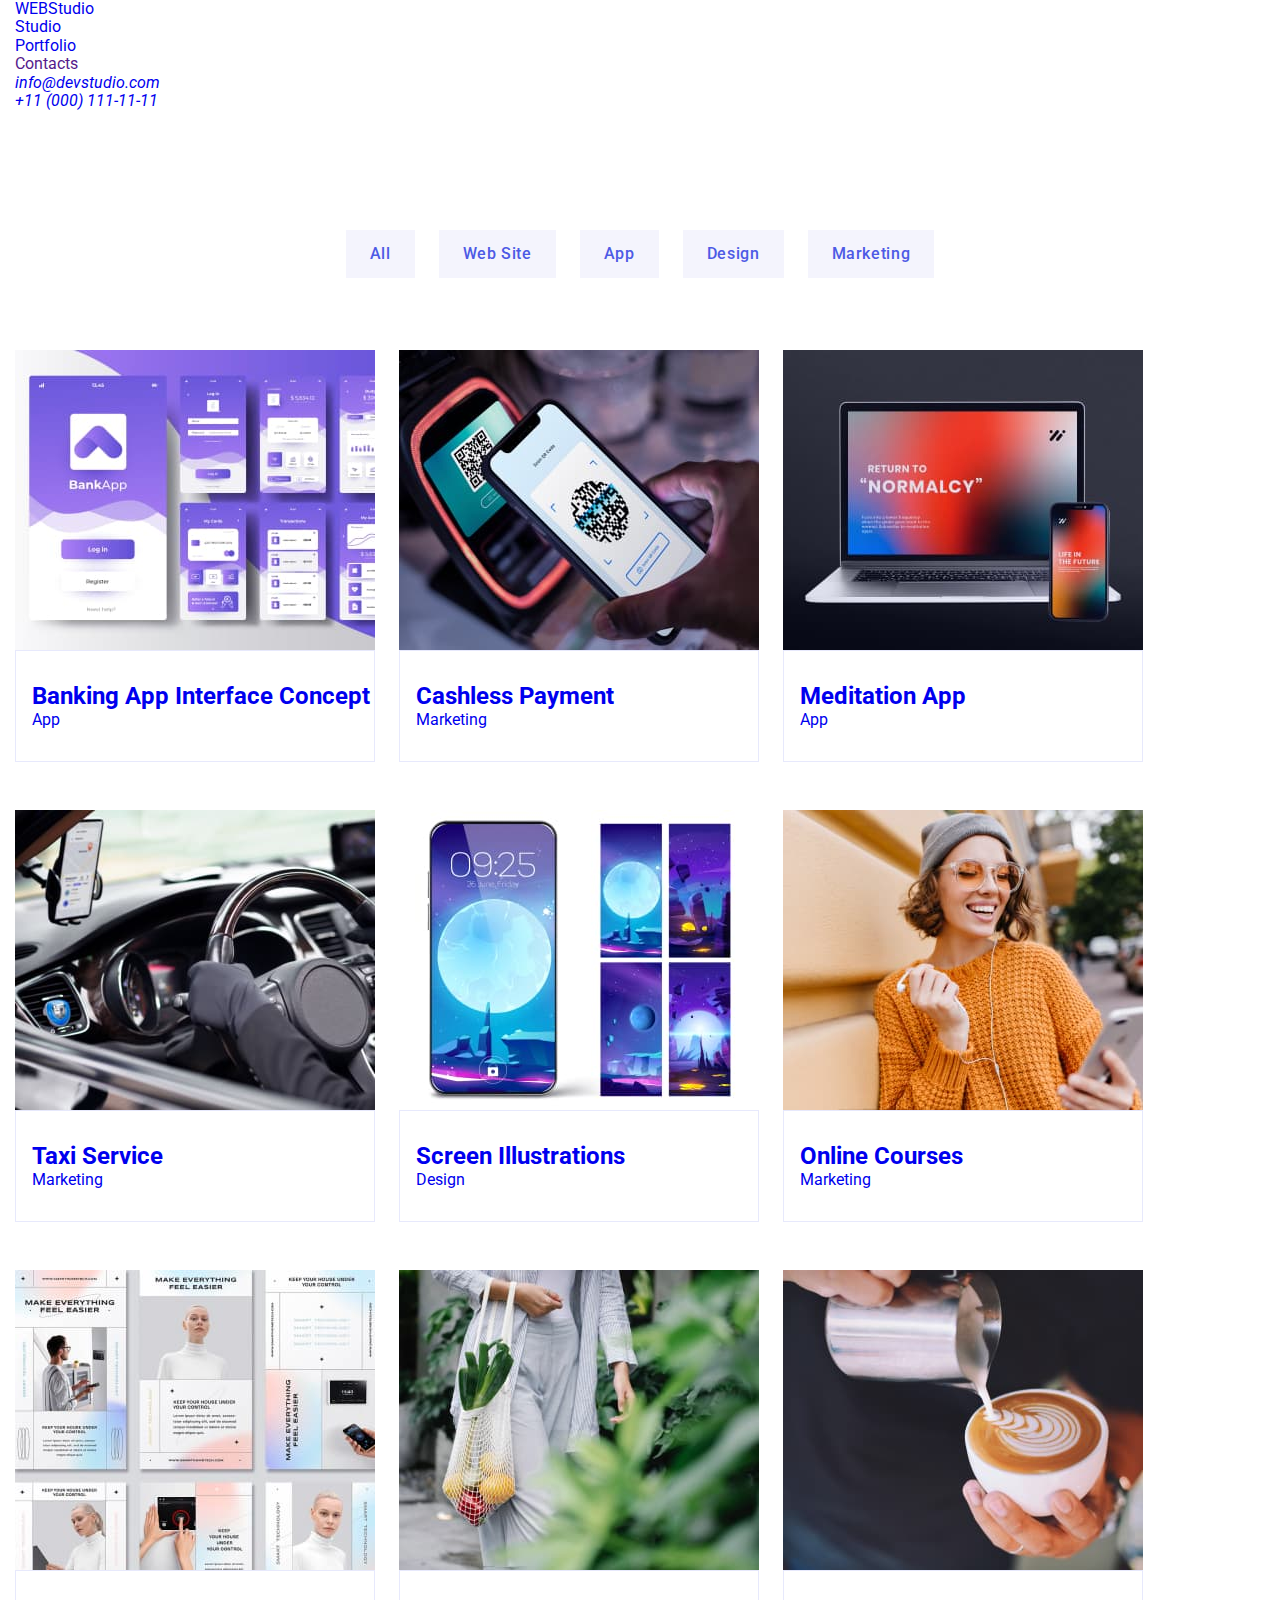
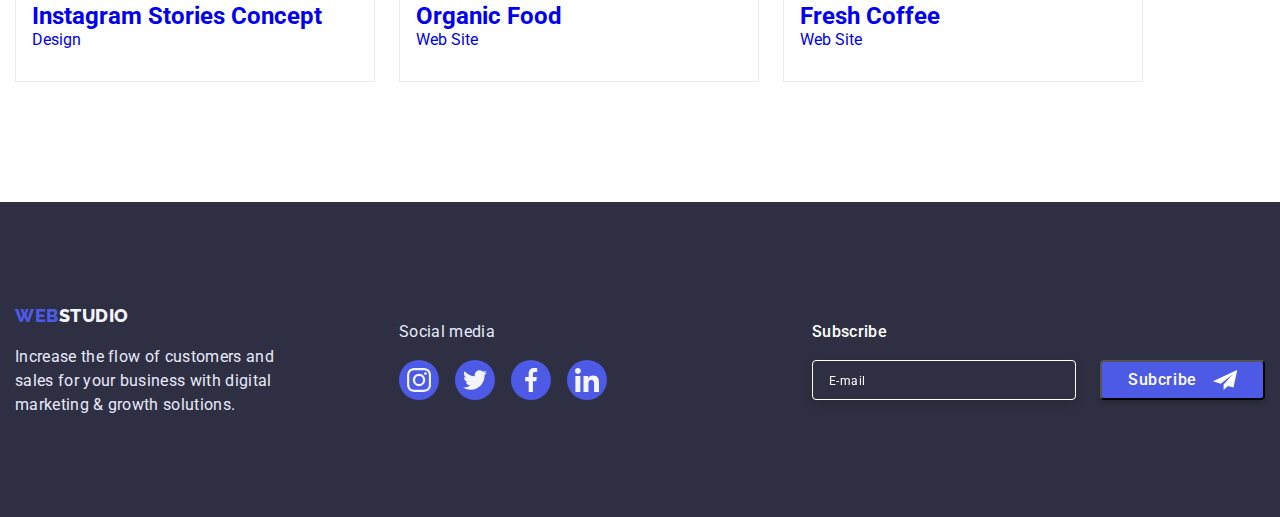
==== portfolio.html @ 059f4a0a "12" ====
<!DOCTYPE html>
<html lang="en">
  <head>
    <meta charset="UTF-8" />
    <meta http-equiv="X-UA-Compatible" content="IE=edge" />
    <meta name="viewport" content="width=device-width, initial-scale=1.0" />
    <title>Portfolio</title>
    <link rel="preconnect" href="https://fonts.googleapis.com" />
    <link rel="preconnect" href="https://fonts.gstatic.com" crossorigin />
    <link
      href="https://fonts.googleapis.com/css2?family=Raleway:wght@800&family=Roboto:wght@400;500;700&display=swap"
      rel="stylesheet"
    />
    <link
      rel="stylesheet"
      href="https://cdn.jsdelivr.net/npm/modern-normalize@1.1.0/modern-normalize.min.css"
    />
    <link rel="stylesheet" href="./css/styles.css" />
  </head>
  <body>
    <header class="page-header">
      <div class="container page-header-container">
        <nav class="page-nav">
          <a class="logo-link-header link" href="WEBSTUDIO"
            >WEB<span class="page-studio">Studio</span></a
          >
          <ul class="site-nav list">
            <li class="site-nav-item">
              <a class="site-nav-link link" href="./index.html">Studio</a>
            </li>
            <li class="site-nav-item">
              <a class="site-nav-portfolio link" href="./portfolio.html"
                >Portfolio</a
              >
            </li>
            <li class="site-nav-item">
              <a class="site-nav-link link" href="">Contacts</a>
            </li>
          </ul>
        </nav>
        <address class="menu-contacts">
          <ul class="menu-list list">
            <li class="menu-item">
              <a class="contacts link" href="info@devstudio.com"
                >info@devstudio.com</a
              >
            </li>
            <li class="menu-item-phone">
              <a class="contacts link" href="+110001111111"
                >+11 (000) 111-11-11</a
              >
            </li>
          </ul>
        </address>
      </div>
    </header>
    <main>
      <section class="portfolio section">
        <div class="container">
          <h1 hidden class="section-title">Portfolio</h1>
          <ul class="filters-btn list">
            <li>
              <button class="filter-btn-item" type="button">All</button>
            </li>
            <li>
              <button class="filter-btn-item" type="button">Web Site</button>
            </li>
            <li>
              <button class="filter-btn-item" type="button">App</button>
            </li>
            <li>
              <button class="filter-btn-item" type="button">Design</button>
            </li>
            <li>
              <button class="filter-btn-item" type="button">Marketing</button>
            </li>
          </ul>

          <ul class="cards-menu-link list">
            <li class="card-item list">
              <a class="card-link link" href="#">
                <div class="card-link-img">
                  <img
                    src="./images/img-row-up-1.jpg"
                    alt="Banking App Interface Concept"
                    width="360"
                    height="300"
                  />
                  <p class="overlay">
                    14 Stylish and User-Friendly App Design Concepts · Task
                    Manager App · Calorie Tracker App · Exotic Fruit Ecommerce
                    App · Cloud Storage App
                  </p>
                </div>
                <div class="card-list-title-text">
                  <h2 class="list-title">Banking App Interface Concept</h2>
                  <p class="list-text">App</p>
                </div>
              </a>
            </li>
            <li class="card-item list">
              <a class="card-link link" href="#">
                <div class="card-link-img">
                  <img
                    src="./images/img-row-up-2.jpg"
                    alt="Cashless Payment"
                    width="360"
                    height="300"
                  />
                  <p class="overlay">
                    14 Stylish and User-Friendly App Design Concepts · Task
                    Manager App · Calorie Tracker App · Exotic Fruit Ecommerce
                    App · Cloud Storage App
                  </p>
                </div>
                <div class="card-list-title-text">
                  <h2 class="list-title">Cashless Payment</h2>
                  <p class="list-text">Marketing</p>
                </div>
              </a>
            </li>
            <li class="card-item list">
              <a class="card-link link" href="#">
                <div class="card-link-img">
                  <img
                    src="./images/img-row-up-3.jpg"
                    alt="Meditaion App"
                    width="360"
                    height="300"
                  />
                  <p class="overlay">
                    14 Stylish and User-Friendly App Design Concepts · Task
                    Manager App · Calorie Tracker App · Exotic Fruit Ecommerce
                    App · Cloud Storage App
                  </p>
                </div>
                <div class="card-list-title-text">
                  <h2 class="list-title">Meditation App</h2>
                  <p class="list-text">App</p>
                </div>
              </a>
            </li>
            <li class="card-item list">
              <a class="card-link link" href="#">
                <div class="card-link-img">
                  <img
                    src="./images/img-row-medium-1.jpg"
                    alt="Taxi Service"
                    width="360"
                    height="300"
                  />
                  <p class="overlay">
                    14 Stylish and User-Friendly App Design Concepts · Task
                    Manager App · Calorie Tracker App · Exotic Fruit Ecommerce
                    App · Cloud Storage App
                  </p>
                </div>
                <div class="card-list-title-text">
                  <h2 class="list-title">Taxi Service</h2>
                  <p class="list-text">Marketing</p>
                </div>
              </a>
            </li>
            <li class="card-item list">
              <a class="card-link link" href="#">
                <div class="card-link-img">
                  <img
                    src="./images/img-row-medium-2.jpg"
                    alt="Screen Illustrations"
                    width="360"
                    height="300"
                  />
                  <p class="overlay">
                    14 Stylish and User-Friendly App Design Concepts · Task
                    Manager App · Calorie Tracker App · Exotic Fruit Ecommerce
                    App · Cloud Storage App
                  </p>
                </div>
                <div class="card-list-title-text">
                  <h2 class="list-title">Screen Illustrations</h2>
                  <p class="list-text">Design</p>
                </div>
              </a>
            </li>
            <li class="card-item list">
              <a class="card-link link" href="#">
                <div class="card-link-img">
                  <img
                    src="./images/img-row-medium-3.jpg"
                    alt="Online Courses"
                    width="360"
                    height="300"
                  />
                  <p class="overlay">
                    14 Stylish and User-Friendly App Design Concepts · Task
                    Manager App · Calorie Tracker App · Exotic Fruit Ecommerce
                    App · Cloud Storage App
                  </p>
                </div>
                <div class="card-list-title-text">
                  <h2 class="list-title">Online Courses</h2>
                  <p class="list-text">Marketing</p>
                </div>
              </a>
            </li>
            <li class="card-item list">
              <a class="card-link link" href="#">
                <div class="card-link-img">
                  <img
                    src="./images/img-row-down-1.jpg"
                    alt="Instagram Stories Concept"
                    width="360"
                    height="300"
                  />
                  <p class="overlay">
                    14 Stylish and User-Friendly App Design Concepts · Task
                    Manager App · Calorie Tracker App · Exotic Fruit Ecommerce
                    App · Cloud Storage App
                  </p>
                </div>
                <div class="card-list-title-text">
                  <h2 class="list-title">Instagram Stories Concept</h2>
                  <p class="list-text">Design</p>
                </div>
              </a>
            </li>
            <li class="card-item list">
              <a class="card-link link" href="#">
                <div class="card-link-img">
                  <img
                    src="./images/img-row-down-2.jpg"
                    alt="Organic Food"
                    width="360"
                    height="300"
                  />
                  <p class="overlay">
                    14 Stylish and User-Friendly App Design Concepts · Task
                    Manager App · Calorie Tracker App · Exotic Fruit Ecommerce
                    App · Cloud Storage App
                  </p>
                </div>
                <div class="card-list-title-text">
                  <h2 class="list-title">Organic Food</h2>
                  <p class="list-text">Web Site</p>
                </div>
              </a>
            </li>
            <li class="card-item list">
              <a class="card-link link" href="#">
                <div class="card-link-img">
                  <img
                    src="./images/img-row-down-3.jpg"
                    alt="Fresh Coffee"
                    width="360"
                    height="300"
                  />
                  <p class="overlay">
                    14 Stylish and User-Friendly App Design Concepts · Task
                    Manager App · Calorie Tracker App · Exotic Fruit Ecommerce
                    App · Cloud Storage App
                  </p>
                </div>
                <div class="card-list-title-text">
                  <h2 class="list-title">Fresh Coffee</h2>
                  <p class="list-text">Web Site</p>
                </div>
              </a>
            </li>
          </ul>
        </div>
      </section>
    </main>
    <footer class="page-down">
      <div class="footer-container container">
        <div class="page-down-list">
          <a class="logo-link-down link" href="WEBSTUDIO"
            >WEB<span class="studio">Studio</span></a
          >
          <p class="down-list-text">
            Increase the flow of customers and sales for your business with
            digital marketing & growth solutions.
          </p>
        </div>
        <div class="social-media">
          <p class="social-media-text">Social media</p>
          <ul class="social-media-list list">
            <li class="social-media-list-item">
              <a href="" class="social-media-list-link">
                <svg class="social-media-list-icon" width="24" height="24">
                  <use href="./images/sprite.svg#instagram"></use>
                </svg>
              </a>
            </li>
            <li class="social-media-list-item">
              <a href="" class="social-media-list-link">
                <svg class="social-media-list-icon" width="24" height="24">
                  <use href="./images/sprite.svg#twitter"></use>
                </svg>
              </a>
            </li>
            <li class="social-media-list-item">
              <a href="" class="social-media-list-link">
                <svg class="social-media-list-icon" width="24" height="24">
                  <use href="./images/sprite.svg#facebook"></use>
                </svg>
              </a>
            </li>
            <li class="social-media-list-item">
              <a href="" class="social-media-list-link">
                <svg class="social-media-list-icon" width="24" height="24">
                  <use href="./images/sprite.svg#linkedin"></use>
                </svg>
              </a>
            </li>
          </ul>
        </div>
        <div class="footer-form-wrapper">
          <form name="footer-form">
            <p class="footer-form-title">Subscribe</p>
            <div class="footer-form-wrap">
              <input
                type="e-mail"
                name="e-mail"
                class="footer-form-input"
                id="e-mail"
                placeholder="E-mail"
              />
              <button type="submit" class="footer-form-submit">
                Subcribe
                <svg class="footer-form-submit-icon" width="24" height="24">
                  <use href="./images/sprite-telegram.svg#telegram"></use>
                </svg>
              </button>
            </div>
          </form>
        </div>
      </div>
    </footer>
  </body>
</html>
---- css/styles.css ----
:root {
  --primary-font: "Roboto", sans-serif;
  --secondary-font: "Raleway", sans-serif;
  --accent-color: #404bbf;
  --text-color: #2e2f42;
  --background-color: #2e2f42;
  --transition-duration-and-func: 250ms cubic-bezier(0.4, 0, 0.2, 1);
}

h1,
h2,
h3,
h4,
p {
  margin: 0;
  padding: 0;
}

ul,
ol {
  margin: 0;
  padding: 0;
}

img {
  display: block;
  max-width: 100%;
  height: auto;
}

div {
  display: block;
}

.modal-btn {
  cursor: pointer;
}

.list {
  list-style: none;
}

.link {
  text-decoration: none;
}

body {
  font-family: var(--primary-font);
  color: #434455;
}

.container {
  width: 100%;
  padding-left: 15px;
  padding-right: 15px;
  margin: 0 auto;
}

/* .page-header {
  border-bottom: 1px solid #e7e9fc;
}

.container {
  width: 1158px;
  margin-left: auto;
  margin-right: auto;
  padding-right: 15px;
  padding-left: 15px;
}



.page-header-container {
  align-items: center;
  justify-content: space-between;
  display: flex;
}

.page-nav {
  display: flex;
  align-items: center;
}

.site-nav {
  display: flex;
  align-items: center;
}

.site-nav-link {
  transition: color var(--transition-duration-and-func);
}

.site-nav-studio {
  display: block;
  position: relative;
  transition: background-color var(--transition-duration-and-func);
}

.site-nav-studio::after {
  position: absolute;
  display: block;
  content: "";
  width: 48px;
  height: 4px;
  background-color: #404bbf;
  margin-top: 24px;
}

.site-nav-portfolio {
  display: block;
  position: relative;
  color: currentColor;
  transition: background-color var(--transition-duration-and-func);
}

.site-nav-portfolio::after {
  position: absolute;
  display: block;
  content: "";
  width: 66px;
  height: 4px;
  background-color: #404bbf;
  margin-top: 24px;
}

.site-nav-contacts {
  display: block;
  position: relative;
  color: currentColor;
  transition: background-color var(--transition-duration-and-func);
}

.site-nav-contacts::after {
  position: absolute;
  display: block;
  content: "";
  width: 67px;
  height: 4px;
  background-color: #404bbf;
  margin-top: 24px;
}

.contacts {
  transition: color var(--transition-duration-and-func);
}

.site-nav-item:not(:last-child) {
  margin-right: 40px;
}

.menu-list {
  display: flex;
  align-items: center;
}

.logo-link-header {
  font-family: var(--secondary-font);
  font-weight: 800;
  font-size: 18px;
  line-height: 1.17;
  letter-spacing: 0.03em;
  align-items: center;
  text-transform: uppercase;
  margin-right: 76px;
  padding-top: 24px;
  padding-bottom: 24px;
  padding-left: 0px;
  color: #4d5ae5;
}

.web {
  font-family: var(--secondary-font);
  font-weight: 800;
  font-size: 18px;
  line-height: 1.5;
  letter-spacing: 0.03em;
  color: #4d5ae5;
}

.page-studio {
  font-family: var(--secondary-font);
  font-weight: 800;
  font-size: 18px;
  line-height: 1.5;
  letter-spacing: 0.03em;
  color: var(--text-color);
}

.site-nav .link {
  font-weight: 500;
  font-size: 16px;
  line-height: 1.5;
  letter-spacing: 0.02em;
  color: var(--text-color);
}

.site-nav .link:hover,
.site-nav .link:focus {
  color: var(--accent-color);
}

.menu-list .link {
  font-weight: 400;
  font-size: 16px;
  line-height: 1.5;
  letter-spacing: 0.02em;
  color: #434455;
}

.menu-list .link:hover,
.menu-list .link:focus {
  color: var(--accent-color);
}

.list-title {
  font-weight: 500;
  font-size: 20px;
  line-height: 1.2;
  letter-spacing: 0.02em;
  margin-bottom: 8px;
  color: var(--text-color);
}

.list-text {
  font-weight: 400;
  font-size: 16px;
  line-height: 1.5;
  letter-spacing: 0.02em;
  width: 264px;
  color: #434455;
  margin-bottom: 8px;
}

.menu-contacts {
  font-style: normal;
  margin-left: auto;
}

.menu-item-phone {
  margin-left: 40px;
} */

.section {
  padding-top: 120px;
  padding-bottom: 120px;
}

.hero {
  background-color: var(--background-color);
  background-image: linear-gradient(
      rgba(46, 47, 66, 0.7),
      rgba(46, 47, 66, 0.7)
    ),
    url(../images/hero-bg.jpg);
  background-repeat: no-repeat;
  background-position: center;
  background-size: cover;
  padding-top: 188px;
  padding-bottom: 188px;
}

.hero-title {
  font-family: var(--primary-font);
  font-weight: 700;
  font-size: 56px;
  line-height: 1.07;
  text-align: center;
  letter-spacing: 0.02em;
  width: 496px;
  margin-left: auto;
  margin-right: auto;
  color: #ffffff;
}

.modal-btn {
  display: flex;
  font-family: var(--primary-font);
  font-weight: 500;
  font-size: 16px;
  line-height: 1.5;
  letter-spacing: 0.04em;
  color: #ffffff;
  padding: 16px 32px;
  margin-top: 48px;
  margin-left: auto;
  margin-right: auto;
  text-align: center;
  background-color: #4d5ae5;
  box-shadow: 0px 4px 4px rgba(0, 0, 0, 0.15);
  border-radius: 4px;
  transition: background-color var(--transition-duration-and-func);
}

.modal-btn:hover,
.modal-btn:focus {
  color: #ffffff;
  background-color: var(--accent-color);
}

.section-feature {
  display: flex;
  flex-wrap: wrap;
  gap: 24px;
}

.section-item-link {
  display: flex;
  justify-content: center;
  align-items: center;
  width: 264x;
  height: 112px;
  background: #f4f4fd;
  border-radius: 4px;
  margin-bottom: 8px;
}

.section-title-products {
  font-style: normal;
  font-weight: 700;
  font-size: 36px;
  line-height: 1.11;
  letter-spacing: 0.02em;
  text-transform: capitalize;
  margin-bottom: 72px;
  color: var(--text-color);
  text-align: center;
}

.section-products-list {
  display: flex;
  flex-wrap: wrap;
  gap: 24px;
}

.employees-section {
  background-color: #f4f4fd;
}

.section-title-team {
  font-style: normal;
  font-weight: 700;
  font-size: 36px;
  line-height: 1.11;
  letter-spacing: 0.02em;
  text-transform: capitalize;
  color: var(--text-color);
  text-align: center;
  margin-bottom: 72px;
}

.list-profession {
  display: flex;
  flex-wrap: wrap;
  gap: 24px;
}

.profession-item {
  width: 264px;
  border: 1px solid #ccc;
  box-shadow: 0px 1px 6px rgba(46, 47, 66, 0.08),
    0px 1px 1px rgba(46, 47, 66, 0.16), 0px 2px 1px rgba(46, 47, 66, 0.08);
  border-radius: 0px 0px 4px 4px;
}

.profession-item-employees-name {
  padding-top: 32px;
  padding-bottom: 32px;
  text-align: center;
  background-color: #ffffff;
}

.social-list-link {
  display: flex;
  justify-content: center;
  align-items: center;
  width: 40px;
  height: 40px;
  border-radius: 50%;
  background-color: #4d5ae5;
  transition: background-color var(--transition-duration-and-func);
}

.social-list {
  display: flex;
  justify-content: center;
  gap: 24px;
}

.social-list-icon {
  fill: #f4f4fd;
}

.social-list-link:hover,
.social-list-link:focus {
  background-color: #404bbf;
}

.social-list-link {
  background-color: #4d5ae5;
}

.section-customers-title {
  font-weight: 700;
  font-size: 36px;
  line-height: 1.11;
  letter-spacing: 0.02em;
  text-transform: capitalize;
  color: var(--text-color);
  text-align: center;
  margin-bottom: 72px;
  font-style: normal;
}

.section-customers-list {
  display: flex;
  justify-content: center;
  gap: 24px;
}

.section-customers-link {
  display: flex;
  justify-content: center;
  align-items: center;
  width: 168px;
  height: 88px;
  background: #ffffff;
  border-radius: 4px;
  border: 1px solid #8e8f99;
  color: #8e8f99;
  transition: сolor var(--transition-duration-and-func);
}

.section-customers-icon {
  fill: currentColor;
}

.section-customers-link:hover,
.section-customers-link:focus {
  border: 1px solid #404bbf;
  color: #404bbf;
}

.footer-container {
  display: flex;
  align-items: center;
  padding-top: 100px;
  padding-bottom: 100px;
}

.logo-link-down {
  font-family: var(--secondary-font);
  font-weight: 800;
  font-size: 18px;
  line-height: 1.17;
  letter-spacing: 0.03em;
  align-items: center;
  text-transform: uppercase;
  color: #4d5ae5;
}

.studio {
  font-family: var(--secondary-font);
  font-weight: 800;
  font-size: 18px;
  line-height: 1.5;
  letter-spacing: 0.03em;
  color: #f4f4fd;
}

.down-list-text {
  font-weight: 400;
  font-size: 16px;
  line-height: 1.5;
  letter-spacing: 0.02em;
  width: 264px;
  margin-top: 16px;
  color: #e7e9fc;
}

.page-down {
  background-color: var(--background-color);
}

.social-media {
  margin-left: 120px;
}

.social-media-list {
  display: flex;
  gap: 16px;
  margin-top: 16px;
}

.social-media-text {
  font-weight: 400;
  font-size: 16px;
  line-height: 1.5;
  letter-spacing: 0.02em;
  color: #e7e9fc;
}

.social-media-list-icon {
  fill: #f4f4fd;
}

.social-media-list-link:hover,
.social-media-list-link:focus {
  background-color: #31d0aa;
}

.social-media-list-link {
  display: flex;
  justify-content: center;
  align-items: center;
  width: 40px;
  height: 40px;
  border-radius: 50%;
  background-color: #4d5ae5;
  transition: background-color var(--transition-duration-and-func);
}

.filters-btn {
  display: flex;
  flex-direction: row;
  align-items: center;
  margin-bottom: 72px;
  justify-content: center;
  text-align: center;
  gap: 24px;
}

.filter-btn-item {
  font-family: var(--primary-font);
  font-weight: 500;
  font-size: 16px;
  line-height: 1.5;
  letter-spacing: 0.04em;
  color: #4d5ae5;
  background-color: #f4f4fd;
  padding: 12px 24px;
  cursor: pointer;
  border: none;
  transition: color background-color box-shadow
    var(--transition-duration-and-func);
}

.filter-btn-item:hover,
.filter-btn-item:focus {
  color: #ffffff;
  background-color: var(--accent-color);
}

.filter-btn-item:hover,
.filter-btn-item:focus {
  box-shadow: 0px 3px 1px rgba(0, 0, 0, 0.1), 0px 2px 1px rgba(0, 0, 0, 0.08),
    0px 2px 2px rgba(0, 0, 0, 0.12);
}

.cards-menu-link {
  display: flex;
  flex-wrap: wrap;
  column-gap: 24px;
}

.card-item:not(:nth-last-child(-n + 3)) {
  margin-bottom: 48px;
}

.card-link:hover .overlay,
.card-link:focus .overlay {
  transform: translate(0, 0);
}

.card-link {
  display: block;
}

.card-link-img {
  position: relative;
  overflow: hidden;
}

.overlay {
  position: absolute;
  left: 0;
  top: 0;
  width: 100%;
  height: 100%;
  font-family: var(--primary-font);
  font-style: normal;
  font-weight: 400;
  font-size: 16px;
  line-height: 1.5;
  letter-spacing: 0.02em;
  transform: translate(0, 100%);
  transition: transform var(--transition-duration-and-func);
  padding-top: 32px;
  padding-bottom: 164px;
  padding-left: 32px;
  padding-right: 32px;
  color: #f4f4fd;
  background-color: #4d5ae5;
}

.card-item {
  transition: box-shadow var(--transition-duration-and-func);
}

.card-item:hover {
  box-shadow: 0px 1px 6px rgba(46, 47, 66, 0.08),
    0px 1px 1px rgba(46, 47, 66, 0.16), 0px 2px 1px rgba(46, 47, 66, 0.08);
  border-radius: 0px 0px 4px 4px;
}

.card-list-title-text {
  padding-top: 32px;
  padding-bottom: 32px;
  padding-left: 16px;
  border: 1px solid #e7e9fc;
}

.backdrop {
  position: fixed;
  top: 0;
  left: 0;
  z-index: 100;
  width: 100%;
  height: 100%;
  background-color: rgba(46, 47, 66, 0.4);
  transition: opacity var(--transition-duration-and-func),
    visibility var(--transition-duration-and-func);
}

.backdrop.is-hidden {
  opacity: 0;
  visibility: hidden;
  pointer-events: none;
}

.modal-close-btn {
  position: absolute;
  top: 24px;
  right: 24px;
  display: flex;
  justify-content: center;
  align-items: center;
  width: 24px;
  height: 24px;
  border-radius: 50%;
  padding: 0;
  background-color: #e7e9fc;
  border: 1px solid rgba(0, 0, 0, 0.1);
  transition: background-color var(--transition-duration-and-func);
}

.modal-close-btn-icon {
  fill: #2e2f42;
  transition: fill var(--transition-duration-and-func);
}

.modal-close-btn:hover,
.modal-close-btn:focus {
  background-color: var(--accent-color);
}

.modal-close-btn:hover .modal-close-btn-icon,
.modal-close-btn:focus .modal-close-btn-icon {
  fill: #ffffff;
}

.modal-form {
  display: flex;
  flex-direction: column;
}

.modal-form-title {
  min-width: 360px;
  height: 24px;
  font-family: var(--primary-font-);
  font-style: normal;
  font-weight: 500;
  font-size: 16px;
  line-height: 1, 5;
  text-align: center;
  letter-spacing: 0.02em;
  color: #2e2f42;
}

.modal-form-input-desc {
  display: block;
  font-family: var(--primary-font-);
  font-weight: 400;
  font-size: 12px;
  line-height: 1.17;
  margin-bottom: 4px;
  color: #8e8f99;
}

.modal-form-field {
  margin-bottom: 8px;
}

.modal-form-input-wrapper {
  display: block;
  position: relative;
}

.modal-form-input-icon {
  display: block;
  position: absolute;
  top: 50%;
  left: 16px;
  transform: translateY(-50%);
  width: 18px;
  height: 18px;
  fill: #2e2f42;
  transition: fill var(--transition-duration-and-func);
}

.modal-form-input {
  width: 100%;
  height: 40px;
  border: 1px solid rgba(46, 47, 66, 0.4);
  border-radius: 4px;
  padding-left: 38px;
  transition: border-color var(--transition-duration-and-func);
}

.modal-form-input:focus {
  outline: none;
  border-color: #4d5ae5;
}

.modal-form-input:focus + .modal-form-input-icon {
  fill: #4d5ae5;
}

.modal-form-message {
  width: 100%;
  height: 120px;
  resize: none;
  padding: 8px 16px;
  border-radius: 4px;
  transition: border-color var(--transition-duration-and-func);
}

.modal-form-message::placeholder {
  font-family: var(--primary-font-);
  font-style: normal;
  font-weight: 400;
  font-size: 12px;
  line-height: 1.17px;
  letter-spacing: 0.04em;
  color: rgba(46, 47, 66, 0.4);
  padding-top: 8px;
}

.modal-form-message:focus {
  outline: none;
  border-color: #4d5ae5;
}

.modal-form-check-desk {
  display: flex;
  align-items: center;
  font-family: var(--primary-font-);
  font-weight: 400;
  font-size: 12px;
  line-height: 1.17;
  margin-top: 16px;
  margin-bottom: 24px;
  color: #8e8f99;
}
.modal-form-input:focus {
  outline: none;
  border-color: #4d5ae5;
}

.modal-form-input:focus + .modal-form-input-icon {
  fill: #4d5ae5;
}

.modal-form-check {
  width: 16px;
  height: 16px;
  border: 2px solid rgba(46, 47, 66, 0.4);
  border-radius: 2px;
  content: "";
  cursor: pointer;
  margin-right: 8px;
}

.modal-form-fake-checkbox {
  display: block;
  justify-content: center;
  text-align: center;
  width: 16px;
  height: 16px;
  border: 2px solid rgba(46, 47, 66, 0.4);
  border-radius: 2px;
  content: "";
  cursor: pointer;
  margin-right: 8px;
  opacity: 0.1;
}

.modal-form-check:checked + .modal-form-check-desk .modal-form-fake-checkbox {
  background-color: var(--accent-color);
  fill: #ffffff;
  opacity: 1;
}

.modal-form-check:focus + .modal-form-check-desk .modal-form-fake-checkbox {
  border: 1px solid rgba(46, 47, 66, 0.4);
}

.visually-hidden {
  position: absolute;
  width: 1px;
  height: 1px;
  margin: -1px;
  padding: 0;
  overflow: hidden;
  clip: rect(0, 0, 0, 0);
  border: 0;
}

.modal-form-submit {
  align-items: center;
  text-align: center;
  min-width: 169px;
  height: 56px;
  font-family: var(--primary-font);
  font-weight: 500;
  font-size: 16px;
  line-height: 1.5;
  letter-spacing: 0.04em;
  color: #ffffff;
  padding: 16px 32px;
  text-align: center;
  background-color: #4d5ae5;
  box-shadow: 0px 4px 4px rgba(0, 0, 0, 0.15);
  border-radius: 4px;
  margin-left: auto;
  margin-right: auto;
  transition: background-color var(--transition-duration-and-func);
}

.modal-form-submit:hover,
.modal-form-submit:focus {
  color: #ffffff;
  background-color: var(--accent-color);
}

.footer-form-wrap {
  display: flex;
  flex-direction: row;
  justify-content: center;
  align-items: center;
}

.footer-form-wrapper {
  margin-left: auto;
}

.footer-form-title {
  min-width: 75px;
  height: 24px;
  font-family: var(--primary-font-);
  font-style: normal;
  font-weight: 500;
  font-size: 16px;
  line-height: 1.5;
  letter-spacing: 0.02em;
  margin-bottom: 16px;
  color: #ffffff;
}

.footer-form-input {
  width: 264px;
  height: 40px;
  resize: none;
  padding: 8px 16px;
  border-radius: 4px;
  transition: border-color var(--transition-duration-and-func);
  border: 1px solid #ffffff;
  filter: drop-shadow(0px 4px 4px rgba(0, 0, 0, 0.15));
  background-color: #2e2f42;
}

.footer-form-input::placeholder {
  font-family: var(--primary-font-);
  font-style: normal;
  font-weight: 400;
  font-size: 12px;
  line-height: 1.17px;
  letter-spacing: 0.04em;
  color: #ffffff;
  padding-top: 8px;
}

.footer-form-input:focus {
  outline: none;
  border-color: #4d5ae5;
}

.footer-form-submit {
  display: flex;
  justify-content: center;
  align-items: center;
  width: 165px;
  height: 40px;
  font-family: var(--primary-font);
  font-weight: 500;
  font-size: 16px;
  line-height: 1.5;
  letter-spacing: 0.04em;
  padding: 8px 24px;
  gap: 16px;
  margin-left: 24px;
  background-color: #4d5ae5;
  color: #ffffff;
  box-shadow: 0px 4px 4px rgba(0, 0, 0, 0.15);
  border-radius: 4px;
  transition: background-color var(--transition-duration-and-func);
}

.footer-form-submit:hover,
.footer-form-submit:focus {
  color: #ffffff;
  background-color: var(--accent-color);
}

.footer-form-submit-icon {
  display: block;
  top: 50%;
  left: 50px;
  width: 24px;
  height: 24px;
  fill: #ffffff;
  transition: fill var(--transition-duration-and-func);
}
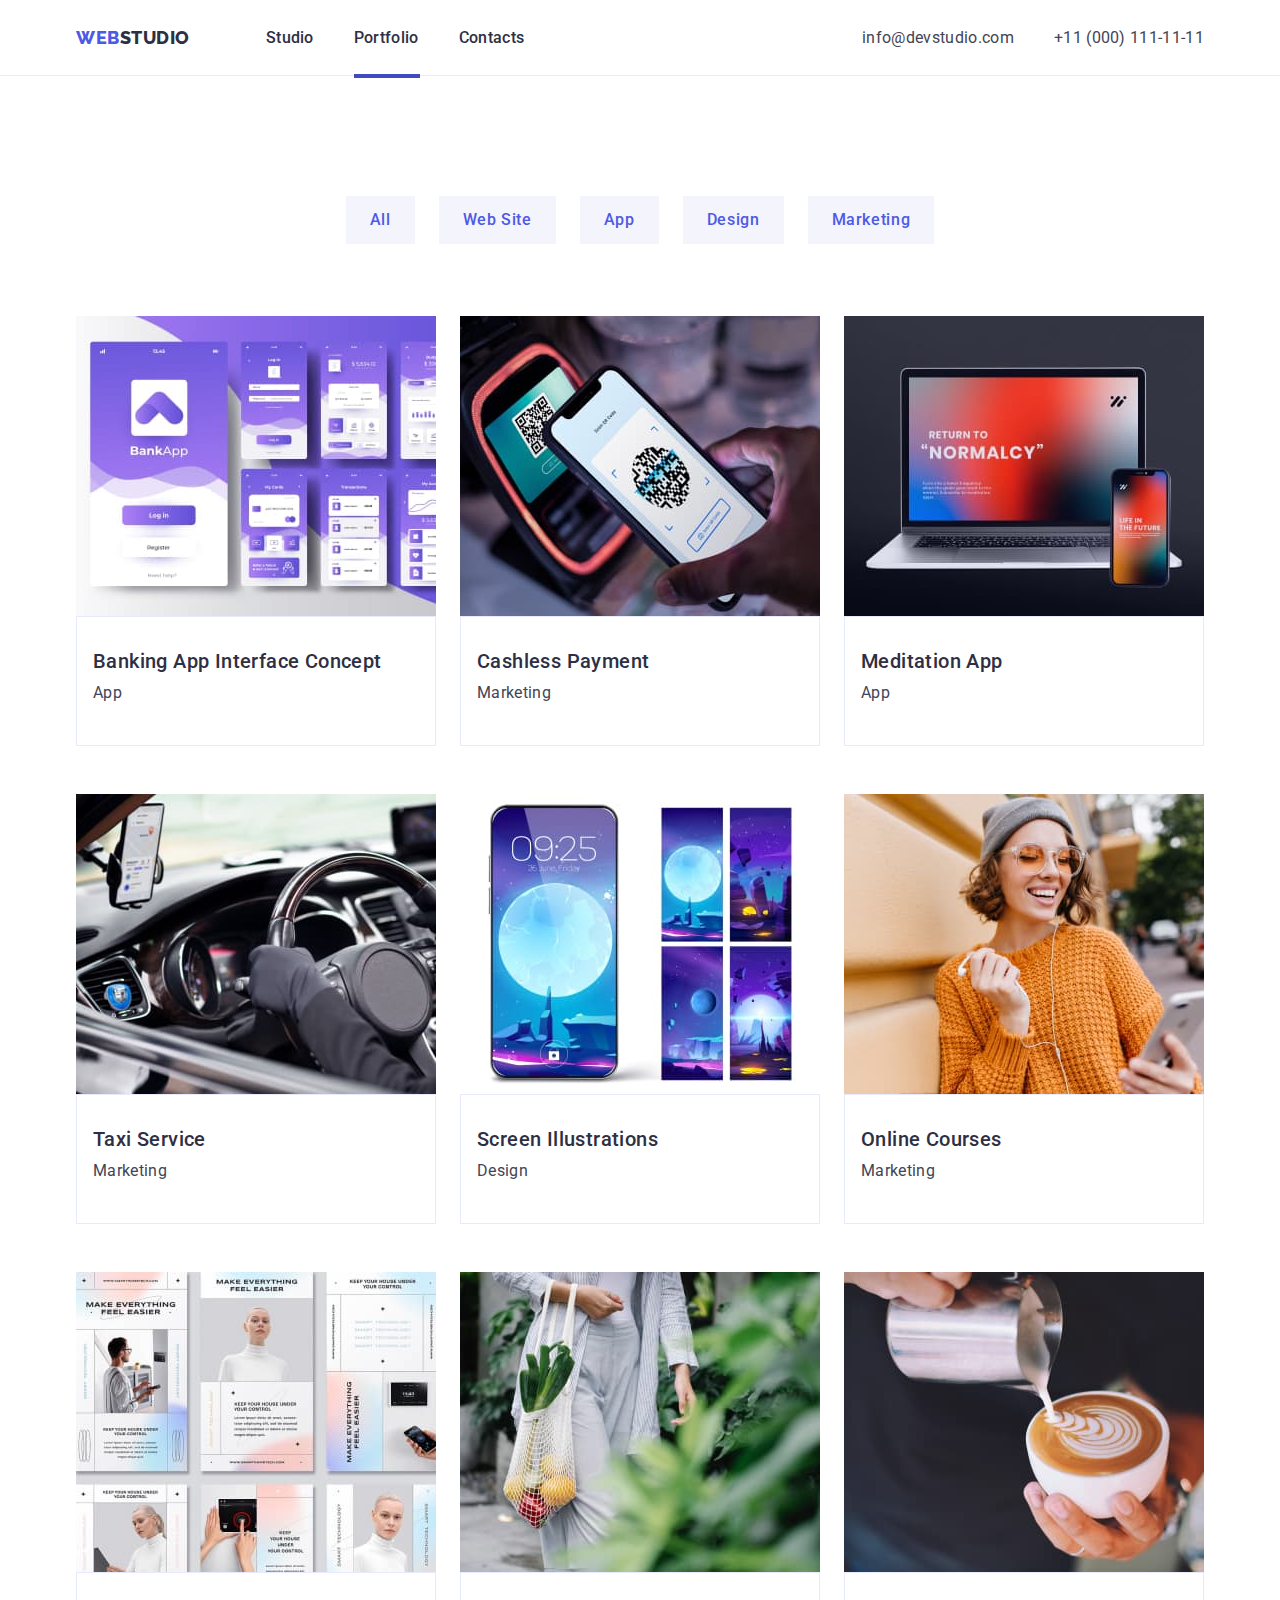
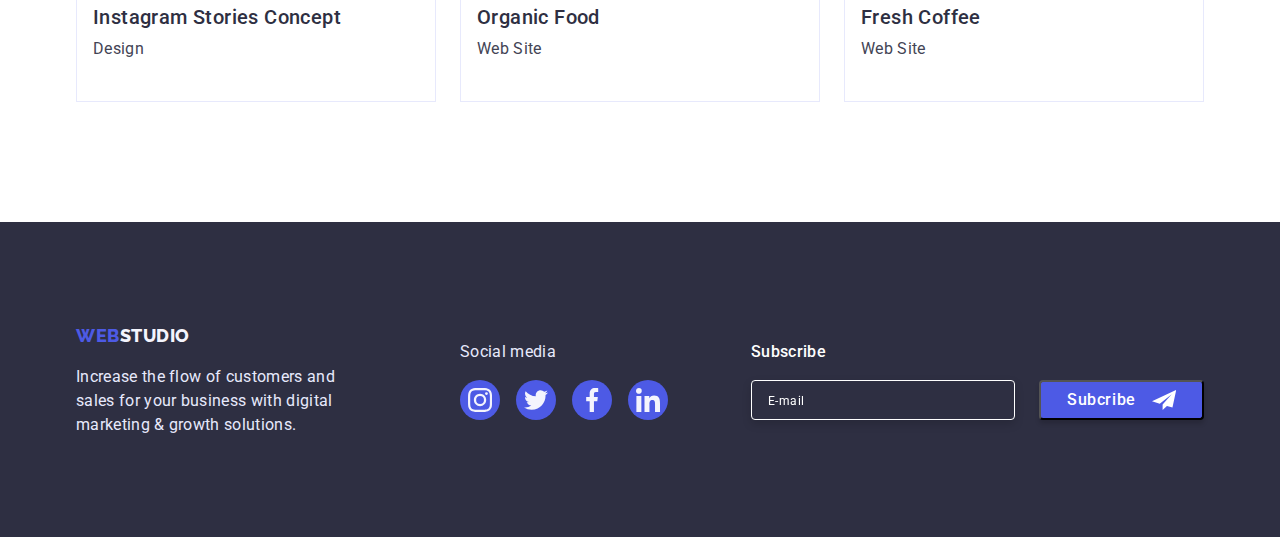
==== commit af2f5336: "norma n" ====
--- a/portfolio.html
+++ b/portfolio.html
@@ -319,7 +319,7 @@
             <p class="footer-form-title">Subscribe</p>
             <div class="footer-form-wrap">
               <input
-                type="e-mail"
+                type="email"
                 name="e-mail"
                 class="footer-form-input"
                 id="e-mail"
--- a/css/styles.css
+++ b/css/styles.css
@@ -56,7 +56,7 @@
   margin: 0 auto;
 }
 
-/* .page-header {
+.page-header {
   border-bottom: 1px solid #e7e9fc;
 }
 
@@ -68,8 +68,6 @@
   padding-left: 15px;
 }
 
-
-
 .page-header-container {
   align-items: center;
   justify-content: space-between;
@@ -238,7 +236,7 @@
 
 .menu-item-phone {
   margin-left: 40px;
-} */
+}
 
 .section {
   padding-top: 120px;
